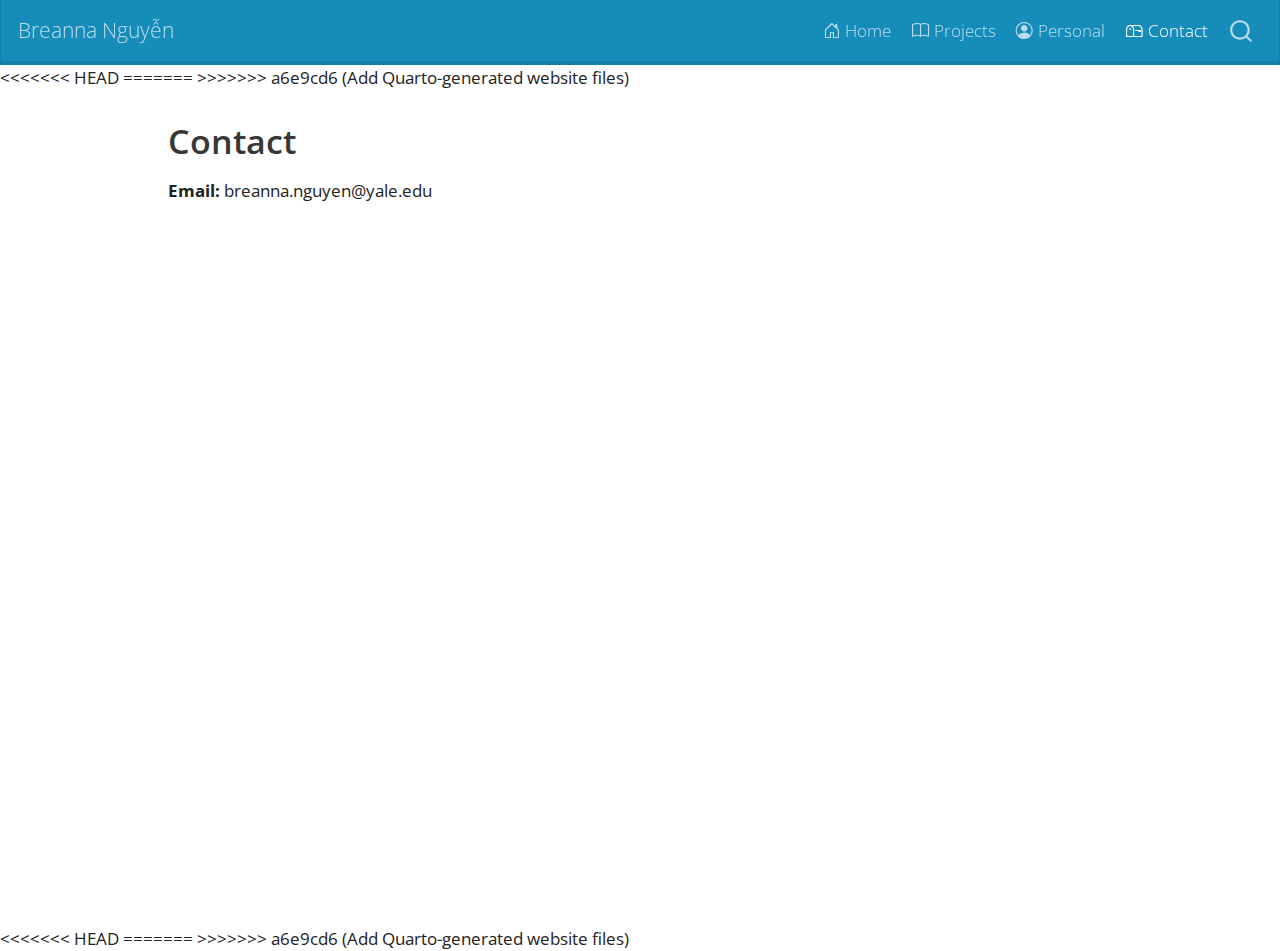
==== docs/contact.html @ d38f8ed7 "Update website" ====
<!DOCTYPE html>
<html xmlns="http://www.w3.org/1999/xhtml" lang="en" xml:lang="en"><head>

<meta charset="utf-8">
<meta name="generator" content="quarto-1.3.361">

<meta name="viewport" content="width=device-width, initial-scale=1.0, user-scalable=yes">


<title>Breanna Nguyễn - Contact</title>
<style>
code{white-space: pre-wrap;}
span.smallcaps{font-variant: small-caps;}
div.columns{display: flex; gap: min(4vw, 1.5em);}
div.column{flex: auto; overflow-x: auto;}
div.hanging-indent{margin-left: 1.5em; text-indent: -1.5em;}
ul.task-list{list-style: none;}
ul.task-list li input[type="checkbox"] {
  width: 0.8em;
  margin: 0 0.8em 0.2em -1em; /* quarto-specific, see https://github.com/quarto-dev/quarto-cli/issues/4556 */ 
  vertical-align: middle;
}
</style>


<script src="site_libs/quarto-nav/quarto-nav.js"></script>
<script src="site_libs/quarto-nav/headroom.min.js"></script>
<script src="site_libs/clipboard/clipboard.min.js"></script>
<script src="site_libs/quarto-search/autocomplete.umd.js"></script>
<script src="site_libs/quarto-search/fuse.min.js"></script>
<script src="site_libs/quarto-search/quarto-search.js"></script>
<meta name="quarto:offset" content="./">
<script src="site_libs/quarto-html/quarto.js"></script>
<script src="site_libs/quarto-html/popper.min.js"></script>
<script src="site_libs/quarto-html/tippy.umd.min.js"></script>
<script src="site_libs/quarto-html/anchor.min.js"></script>
<link href="site_libs/quarto-html/tippy.css" rel="stylesheet">
<link href="site_libs/quarto-html/quarto-syntax-highlighting.css" rel="stylesheet" id="quarto-text-highlighting-styles">
<script src="site_libs/bootstrap/bootstrap.min.js"></script>
<link href="site_libs/bootstrap/bootstrap-icons.css" rel="stylesheet">
<link href="site_libs/bootstrap/bootstrap.min.css" rel="stylesheet" id="quarto-bootstrap" data-mode="light">
<script id="quarto-search-options" type="application/json">{
  "location": "navbar",
  "copy-button": false,
  "collapse-after": 3,
  "panel-placement": "end",
  "type": "overlay",
  "limit": 20,
  "language": {
    "search-no-results-text": "No results",
    "search-matching-documents-text": "matching documents",
    "search-copy-link-title": "Copy link to search",
    "search-hide-matches-text": "Hide additional matches",
    "search-more-match-text": "more match in this document",
    "search-more-matches-text": "more matches in this document",
    "search-clear-button-title": "Clear",
    "search-detached-cancel-button-title": "Cancel",
    "search-submit-button-title": "Submit",
    "search-label": "Search"
  }
}</script>
<<<<<<< HEAD
<style>html{ scroll-behavior: smooth; }</style>
=======
>>>>>>> a6e9cd6 (Add Quarto-generated website files)


</head>

<body class="nav-fixed">

<div id="quarto-search-results"></div>
  <header id="quarto-header" class="headroom fixed-top">
    <nav class="navbar navbar-expand-lg navbar-dark ">
      <div class="navbar-container container-fluid">
      <div class="navbar-brand-container">
    <a class="navbar-brand" href="./index.html">
    <span class="navbar-title">Breanna Nguyễn</span>
    </a>
  </div>
            <div id="quarto-search" class="" title="Search"></div>
          <button class="navbar-toggler" type="button" data-bs-toggle="collapse" data-bs-target="#navbarCollapse" aria-controls="navbarCollapse" aria-expanded="false" aria-label="Toggle navigation" onclick="if (window.quartoToggleHeadroom) { window.quartoToggleHeadroom(); }">
  <span class="navbar-toggler-icon"></span>
</button>
          <div class="collapse navbar-collapse" id="navbarCollapse">
            <ul class="navbar-nav navbar-nav-scroll ms-auto">
  <li class="nav-item">
    <a class="nav-link" href="./index.html" rel="" target=""><i class="bi bi-house-door" role="img">
</i> 
 <span class="menu-text">Home</span></a>
  </li>  
  <li class="nav-item">
    <a class="nav-link" href="./projects.html" rel="" target=""><i class="bi bi-book" role="img">
</i> 
 <span class="menu-text">Projects</span></a>
  </li>  
  <li class="nav-item">
    <a class="nav-link" href="./personal.html" rel="" target=""><i class="bi bi-person-circle" role="img">
</i> 
 <span class="menu-text">Personal</span></a>
  </li>  
  <li class="nav-item">
    <a class="nav-link active" href="./contact.html" rel="" target="" aria-current="page"><i class="bi bi-mailbox" role="img">
</i> 
 <span class="menu-text">Contact</span></a>
  </li>  
</ul>
            <div class="quarto-navbar-tools">
</div>
          </div> <!-- /navcollapse -->
      </div> <!-- /container-fluid -->
    </nav>
</header>
<!-- content -->
<div id="quarto-content" class="quarto-container page-columns page-rows-contents page-layout-article page-navbar">
<!-- sidebar -->
<!-- margin-sidebar -->
    <div id="quarto-margin-sidebar" class="sidebar margin-sidebar">
        
    </div>
<!-- main -->
<main class="content" id="quarto-document-content">

<header id="title-block-header" class="quarto-title-block default">
<div class="quarto-title">
<h1 class="title">Contact</h1>
</div>



<div class="quarto-title-meta">

    
  
    
  </div>
  

</header>

<p><strong>Email:</strong> breanna.nguyen@yale.edu</p>



</main> <!-- /main -->
<script id="quarto-html-after-body" type="application/javascript">
window.document.addEventListener("DOMContentLoaded", function (event) {
  const toggleBodyColorMode = (bsSheetEl) => {
    const mode = bsSheetEl.getAttribute("data-mode");
    const bodyEl = window.document.querySelector("body");
    if (mode === "dark") {
      bodyEl.classList.add("quarto-dark");
      bodyEl.classList.remove("quarto-light");
    } else {
      bodyEl.classList.add("quarto-light");
      bodyEl.classList.remove("quarto-dark");
    }
  }
  const toggleBodyColorPrimary = () => {
    const bsSheetEl = window.document.querySelector("link#quarto-bootstrap");
    if (bsSheetEl) {
      toggleBodyColorMode(bsSheetEl);
    }
  }
  toggleBodyColorPrimary();  
  const icon = "";
  const anchorJS = new window.AnchorJS();
  anchorJS.options = {
    placement: 'right',
    icon: icon
  };
  anchorJS.add('.anchored');
  const isCodeAnnotation = (el) => {
    for (const clz of el.classList) {
      if (clz.startsWith('code-annotation-')) {                     
        return true;
      }
    }
    return false;
  }
  const clipboard = new window.ClipboardJS('.code-copy-button', {
    text: function(trigger) {
      const codeEl = trigger.previousElementSibling.cloneNode(true);
      for (const childEl of codeEl.children) {
        if (isCodeAnnotation(childEl)) {
          childEl.remove();
        }
      }
      return codeEl.innerText;
    }
  });
  clipboard.on('success', function(e) {
    // button target
    const button = e.trigger;
    // don't keep focus
    button.blur();
    // flash "checked"
    button.classList.add('code-copy-button-checked');
    var currentTitle = button.getAttribute("title");
    button.setAttribute("title", "Copied!");
    let tooltip;
    if (window.bootstrap) {
      button.setAttribute("data-bs-toggle", "tooltip");
      button.setAttribute("data-bs-placement", "left");
      button.setAttribute("data-bs-title", "Copied!");
      tooltip = new bootstrap.Tooltip(button, 
        { trigger: "manual", 
          customClass: "code-copy-button-tooltip",
          offset: [0, -8]});
      tooltip.show();    
    }
    setTimeout(function() {
      if (tooltip) {
        tooltip.hide();
        button.removeAttribute("data-bs-title");
        button.removeAttribute("data-bs-toggle");
        button.removeAttribute("data-bs-placement");
      }
      button.setAttribute("title", currentTitle);
      button.classList.remove('code-copy-button-checked');
    }, 1000);
    // clear code selection
    e.clearSelection();
  });
  function tippyHover(el, contentFn) {
    const config = {
      allowHTML: true,
      content: contentFn,
      maxWidth: 500,
      delay: 100,
      arrow: false,
      appendTo: function(el) {
          return el.parentElement;
      },
      interactive: true,
      interactiveBorder: 10,
      theme: 'quarto',
      placement: 'bottom-start'
    };
    window.tippy(el, config); 
  }
  const noterefs = window.document.querySelectorAll('a[role="doc-noteref"]');
  for (var i=0; i<noterefs.length; i++) {
    const ref = noterefs[i];
    tippyHover(ref, function() {
      // use id or data attribute instead here
      let href = ref.getAttribute('data-footnote-href') || ref.getAttribute('href');
      try { href = new URL(href).hash; } catch {}
      const id = href.replace(/^#\/?/, "");
      const note = window.document.getElementById(id);
      return note.innerHTML;
    });
  }
      let selectedAnnoteEl;
      const selectorForAnnotation = ( cell, annotation) => {
        let cellAttr = 'data-code-cell="' + cell + '"';
        let lineAttr = 'data-code-annotation="' +  annotation + '"';
        const selector = 'span[' + cellAttr + '][' + lineAttr + ']';
        return selector;
      }
      const selectCodeLines = (annoteEl) => {
        const doc = window.document;
        const targetCell = annoteEl.getAttribute("data-target-cell");
        const targetAnnotation = annoteEl.getAttribute("data-target-annotation");
        const annoteSpan = window.document.querySelector(selectorForAnnotation(targetCell, targetAnnotation));
        const lines = annoteSpan.getAttribute("data-code-lines").split(",");
        const lineIds = lines.map((line) => {
          return targetCell + "-" + line;
        })
        let top = null;
        let height = null;
        let parent = null;
        if (lineIds.length > 0) {
            //compute the position of the single el (top and bottom and make a div)
            const el = window.document.getElementById(lineIds[0]);
            top = el.offsetTop;
            height = el.offsetHeight;
            parent = el.parentElement.parentElement;
          if (lineIds.length > 1) {
            const lastEl = window.document.getElementById(lineIds[lineIds.length - 1]);
            const bottom = lastEl.offsetTop + lastEl.offsetHeight;
            height = bottom - top;
          }
          if (top !== null && height !== null && parent !== null) {
            // cook up a div (if necessary) and position it 
            let div = window.document.getElementById("code-annotation-line-highlight");
            if (div === null) {
              div = window.document.createElement("div");
              div.setAttribute("id", "code-annotation-line-highlight");
              div.style.position = 'absolute';
              parent.appendChild(div);
            }
            div.style.top = top - 2 + "px";
            div.style.height = height + 4 + "px";
            let gutterDiv = window.document.getElementById("code-annotation-line-highlight-gutter");
            if (gutterDiv === null) {
              gutterDiv = window.document.createElement("div");
              gutterDiv.setAttribute("id", "code-annotation-line-highlight-gutter");
              gutterDiv.style.position = 'absolute';
              const codeCell = window.document.getElementById(targetCell);
              const gutter = codeCell.querySelector('.code-annotation-gutter');
              gutter.appendChild(gutterDiv);
            }
            gutterDiv.style.top = top - 2 + "px";
            gutterDiv.style.height = height + 4 + "px";
          }
          selectedAnnoteEl = annoteEl;
        }
      };
      const unselectCodeLines = () => {
        const elementsIds = ["code-annotation-line-highlight", "code-annotation-line-highlight-gutter"];
        elementsIds.forEach((elId) => {
          const div = window.document.getElementById(elId);
          if (div) {
            div.remove();
          }
        });
        selectedAnnoteEl = undefined;
      };
      // Attach click handler to the DT
      const annoteDls = window.document.querySelectorAll('dt[data-target-cell]');
      for (const annoteDlNode of annoteDls) {
        annoteDlNode.addEventListener('click', (event) => {
          const clickedEl = event.target;
          if (clickedEl !== selectedAnnoteEl) {
            unselectCodeLines();
            const activeEl = window.document.querySelector('dt[data-target-cell].code-annotation-active');
            if (activeEl) {
              activeEl.classList.remove('code-annotation-active');
            }
            selectCodeLines(clickedEl);
            clickedEl.classList.add('code-annotation-active');
          } else {
            // Unselect the line
            unselectCodeLines();
            clickedEl.classList.remove('code-annotation-active');
          }
        });
      }
  const findCites = (el) => {
    const parentEl = el.parentElement;
    if (parentEl) {
      const cites = parentEl.dataset.cites;
      if (cites) {
        return {
          el,
          cites: cites.split(' ')
        };
      } else {
        return findCites(el.parentElement)
      }
    } else {
      return undefined;
    }
  };
  var bibliorefs = window.document.querySelectorAll('a[role="doc-biblioref"]');
  for (var i=0; i<bibliorefs.length; i++) {
    const ref = bibliorefs[i];
    const citeInfo = findCites(ref);
    if (citeInfo) {
      tippyHover(citeInfo.el, function() {
        var popup = window.document.createElement('div');
        citeInfo.cites.forEach(function(cite) {
          var citeDiv = window.document.createElement('div');
          citeDiv.classList.add('hanging-indent');
          citeDiv.classList.add('csl-entry');
          var biblioDiv = window.document.getElementById('ref-' + cite);
          if (biblioDiv) {
            citeDiv.innerHTML = biblioDiv.innerHTML;
          }
          popup.appendChild(citeDiv);
        });
        return popup.innerHTML;
      });
    }
  }
});
</script>
</div> <!-- /content -->



<<<<<<< HEAD
<script src="site_libs/quarto-html/zenscroll-min.js"></script>
=======
>>>>>>> a6e9cd6 (Add Quarto-generated website files)
</body></html>
---- docs/site_libs/quarto-html/tippy.css ----
.tippy-box[data-animation=fade][data-state=hidden]{opacity:0}[data-tippy-root]{max-width:calc(100vw - 10px)}.tippy-box{position:relative;background-color:#333;color:#fff;border-radius:4px;font-size:14px;line-height:1.4;white-space:normal;outline:0;transition-property:transform,visibility,opacity}.tippy-box[data-placement^=top]>.tippy-arrow{bottom:0}.tippy-box[data-placement^=top]>.tippy-arrow:before{bottom:-7px;left:0;border-width:8px 8px 0;border-top-color:initial;transform-origin:center top}.tippy-box[data-placement^=bottom]>.tippy-arrow{top:0}.tippy-box[data-placement^=bottom]>.tippy-arrow:before{top:-7px;left:0;border-width:0 8px 8px;border-bottom-color:initial;transform-origin:center bottom}.tippy-box[data-placement^=left]>.tippy-arrow{right:0}.tippy-box[data-placement^=left]>.tippy-arrow:before{border-width:8px 0 8px 8px;border-left-color:initial;right:-7px;transform-origin:center left}.tippy-box[data-placement^=right]>.tippy-arrow{left:0}.tippy-box[data-placement^=right]>.tippy-arrow:before{left:-7px;border-width:8px 8px 8px 0;border-right-color:initial;transform-origin:center right}.tippy-box[data-inertia][data-state=visible]{transition-timing-function:cubic-bezier(.54,1.5,.38,1.11)}.tippy-arrow{width:16px;height:16px;color:#333}.tippy-arrow:before{content:"";position:absolute;border-color:transparent;border-style:solid}.tippy-content{position:relative;padding:5px 9px;z-index:1}
---- docs/site_libs/quarto-html/quarto-syntax-highlighting.css ----
/* quarto syntax highlight colors */
:root {
  --quarto-hl-ot-color: #003B4F;
  --quarto-hl-at-color: #657422;
  --quarto-hl-ss-color: #20794D;
  --quarto-hl-an-color: #5E5E5E;
  --quarto-hl-fu-color: #4758AB;
  --quarto-hl-st-color: #20794D;
  --quarto-hl-cf-color: #003B4F;
  --quarto-hl-op-color: #5E5E5E;
  --quarto-hl-er-color: #AD0000;
  --quarto-hl-bn-color: #AD0000;
  --quarto-hl-al-color: #AD0000;
  --quarto-hl-va-color: #111111;
  --quarto-hl-bu-color: inherit;
  --quarto-hl-ex-color: inherit;
  --quarto-hl-pp-color: #AD0000;
  --quarto-hl-in-color: #5E5E5E;
  --quarto-hl-vs-color: #20794D;
  --quarto-hl-wa-color: #5E5E5E;
  --quarto-hl-do-color: #5E5E5E;
  --quarto-hl-im-color: #00769E;
  --quarto-hl-ch-color: #20794D;
  --quarto-hl-dt-color: #AD0000;
  --quarto-hl-fl-color: #AD0000;
  --quarto-hl-co-color: #5E5E5E;
  --quarto-hl-cv-color: #5E5E5E;
  --quarto-hl-cn-color: #8f5902;
  --quarto-hl-sc-color: #5E5E5E;
  --quarto-hl-dv-color: #AD0000;
  --quarto-hl-kw-color: #003B4F;
}

/* other quarto variables */
:root {
  --quarto-font-monospace: SFMono-Regular, Menlo, Monaco, Consolas, "Liberation Mono", "Courier New", monospace;
}

pre > code.sourceCode > span {
  color: #003B4F;
}

code span {
  color: #003B4F;
}

code.sourceCode > span {
  color: #003B4F;
}

div.sourceCode,
div.sourceCode pre.sourceCode {
  color: #003B4F;
}

code span.ot {
  color: #003B4F;
  font-style: inherit;
}

code span.at {
  color: #657422;
  font-style: inherit;
}

code span.ss {
  color: #20794D;
  font-style: inherit;
}

code span.an {
  color: #5E5E5E;
  font-style: inherit;
}

code span.fu {
  color: #4758AB;
  font-style: inherit;
}

code span.st {
  color: #20794D;
  font-style: inherit;
}

code span.cf {
  color: #003B4F;
  font-style: inherit;
}

code span.op {
  color: #5E5E5E;
  font-style: inherit;
}

code span.er {
  color: #AD0000;
  font-style: inherit;
}

code span.bn {
  color: #AD0000;
  font-style: inherit;
}

code span.al {
  color: #AD0000;
  font-style: inherit;
}

code span.va {
  color: #111111;
  font-style: inherit;
}

code span.bu {
  font-style: inherit;
}

code span.ex {
  font-style: inherit;
}

code span.pp {
  color: #AD0000;
  font-style: inherit;
}

code span.in {
  color: #5E5E5E;
  font-style: inherit;
}

code span.vs {
  color: #20794D;
  font-style: inherit;
}

code span.wa {
  color: #5E5E5E;
  font-style: italic;
}

code span.do {
  color: #5E5E5E;
  font-style: italic;
}

code span.im {
  color: #00769E;
  font-style: inherit;
}

code span.ch {
  color: #20794D;
  font-style: inherit;
}

code span.dt {
  color: #AD0000;
  font-style: inherit;
}

code span.fl {
  color: #AD0000;
  font-style: inherit;
}

code span.co {
  color: #5E5E5E;
  font-style: inherit;
}

code span.cv {
  color: #5E5E5E;
  font-style: italic;
}

code span.cn {
  color: #8f5902;
  font-style: inherit;
}

code span.sc {
  color: #5E5E5E;
  font-style: inherit;
}

code span.dv {
  color: #AD0000;
  font-style: inherit;
}

code span.kw {
  color: #003B4F;
  font-style: inherit;
}

.prevent-inlining {
  content: "</";
}

/*# sourceMappingURL=debc5d5d77c3f9108843748ff7464032.css.map */
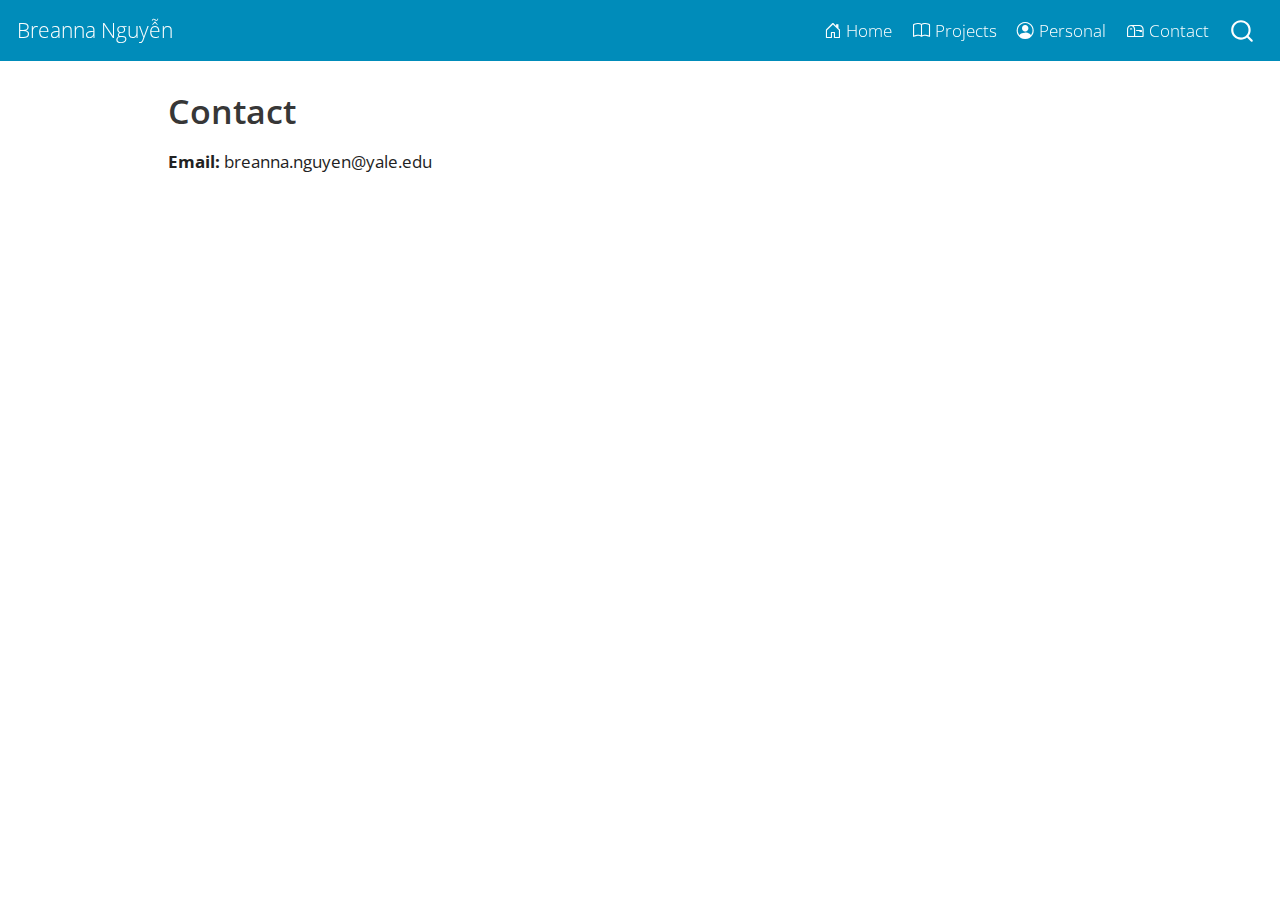
==== commit c9c4169f: "Update website test" ====
--- a/docs/contact.html
+++ b/docs/contact.html
@@ -30,6 +30,7 @@
 <script src="site_libs/quarto-search/fuse.min.js"></script>
 <script src="site_libs/quarto-search/quarto-search.js"></script>
 <meta name="quarto:offset" content="./">
+<link href="./favicon.png" rel="icon" type="image/png">
 <script src="site_libs/quarto-html/quarto.js"></script>
 <script src="site_libs/quarto-html/popper.min.js"></script>
 <script src="site_libs/quarto-html/tippy.umd.min.js"></script>
@@ -59,10 +60,7 @@
     "search-label": "Search"
   }
 }</script>
-<<<<<<< HEAD
 <style>html{ scroll-behavior: smooth; }</style>
-=======
->>>>>>> a6e9cd6 (Add Quarto-generated website files)
 
 
 </head>
@@ -380,8 +378,5 @@
 
 
 
-<<<<<<< HEAD
 <script src="site_libs/quarto-html/zenscroll-min.js"></script>
-=======
->>>>>>> a6e9cd6 (Add Quarto-generated website files)
 </body></html>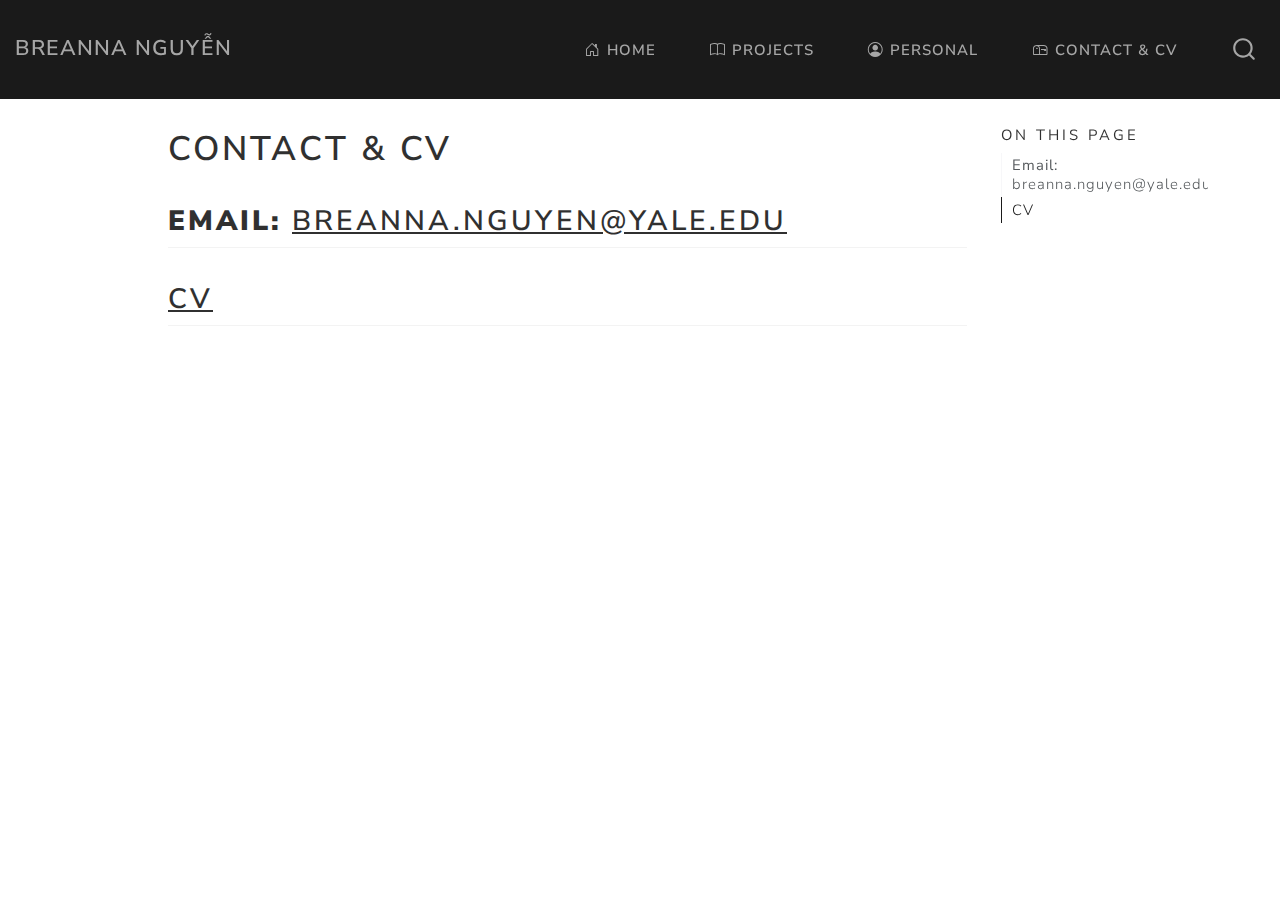
==== commit e941ddf1: "update website" ====
--- a/docs/contact.html
+++ b/docs/contact.html
@@ -7,7 +7,7 @@
 <meta name="viewport" content="width=device-width, initial-scale=1.0, user-scalable=yes">
 
 
-<title>Breanna Nguyễn - Contact</title>
+<title>Breanna Nguyễn - Contact &amp; CV</title>
 <style>
 code{white-space: pre-wrap;}
 span.smallcaps{font-variant: small-caps;}
@@ -100,7 +100,7 @@
   <li class="nav-item">
     <a class="nav-link active" href="./contact.html" rel="" target="" aria-current="page"><i class="bi bi-mailbox" role="img">
 </i> 
- <span class="menu-text">Contact</span></a>
+ <span class="menu-text">Contact &amp; CV</span></a>
   </li>  
 </ul>
             <div class="quarto-navbar-tools">
@@ -114,14 +114,21 @@
 <!-- sidebar -->
 <!-- margin-sidebar -->
     <div id="quarto-margin-sidebar" class="sidebar margin-sidebar">
-        
+        <nav id="TOC" role="doc-toc" class="toc-active">
+    <h2 id="toc-title">On this page</h2>
+   
+  <ul>
+  <li><a href="#email-breanna.nguyenyale.edu" id="toc-email-breanna.nguyenyale.edu" class="nav-link active" data-scroll-target="#email-breanna.nguyenyale.edu"><strong>Email:</strong> breanna.nguyen@yale.edu</a></li>
+  <li><a href="#cv" id="toc-cv" class="nav-link" data-scroll-target="#cv">CV</a></li>
+  </ul>
+</nav>
     </div>
 <!-- main -->
 <main class="content" id="quarto-document-content">
 
 <header id="title-block-header" class="quarto-title-block default">
 <div class="quarto-title">
-<h1 class="title">Contact</h1>
+<h1 class="title">Contact &amp; CV</h1>
 </div>
 
 
@@ -136,9 +143,14 @@
 
 </header>
 
-<p><strong>Email:</strong> breanna.nguyen@yale.edu</p>
-
-
+<section id="email-breanna.nguyenyale.edu" class="level2">
+<h2 class="anchored" data-anchor-id="email-breanna.nguyenyale.edu"><strong>Email:</strong> <a href="mailto:breanna.nguyen@yale.edu">breanna.nguyen@yale.edu</a></h2>
+</section>
+<section id="cv" class="level2">
+<h2 class="anchored" data-anchor-id="cv"><a href="cv.pdf">CV</a></h2>
+
+
+</section>
 
 </main> <!-- /main -->
 <script id="quarto-html-after-body" type="application/javascript">
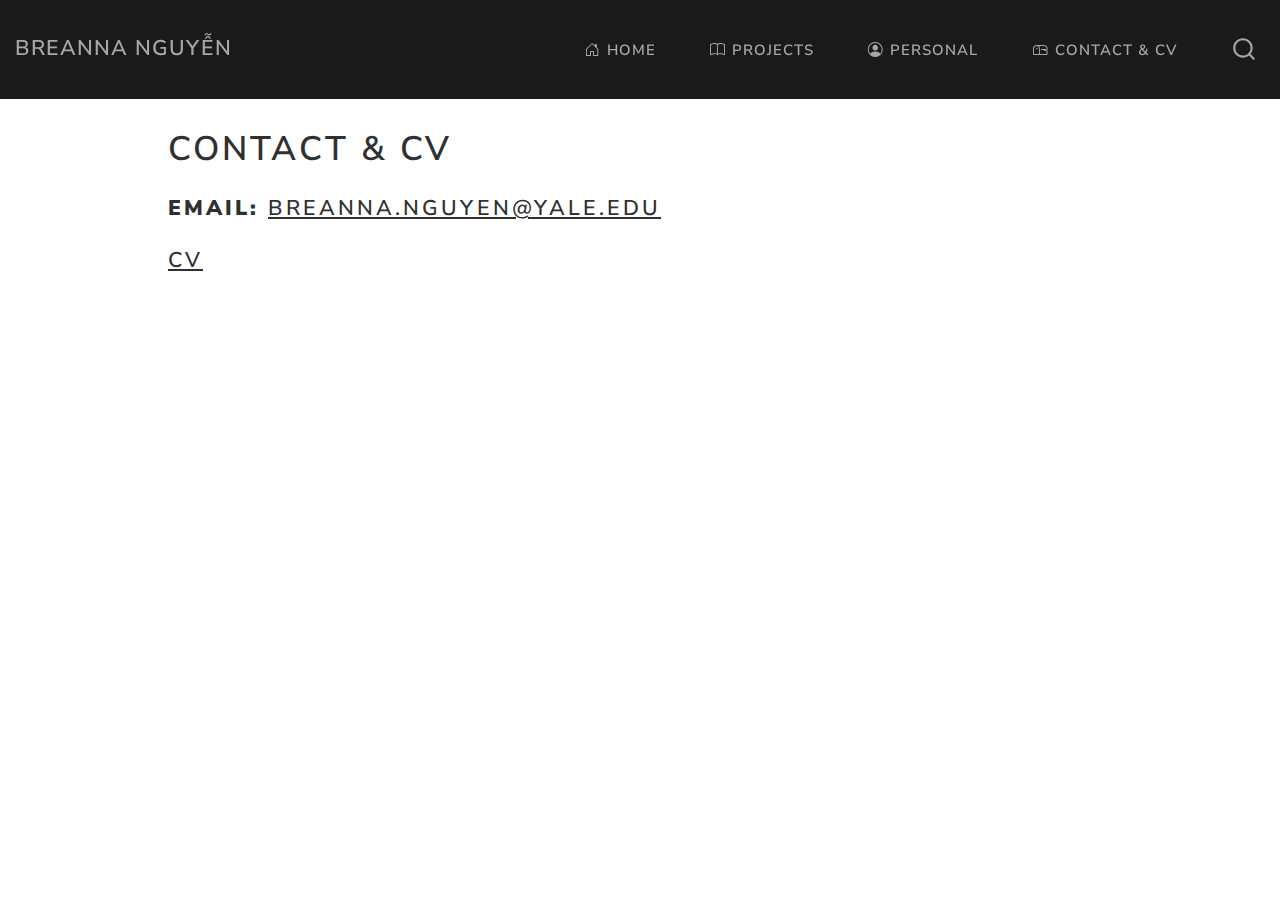
==== commit af4f2ae3: "update website" ====
--- a/docs/contact.html
+++ b/docs/contact.html
@@ -114,14 +114,7 @@
 <!-- sidebar -->
 <!-- margin-sidebar -->
     <div id="quarto-margin-sidebar" class="sidebar margin-sidebar">
-        <nav id="TOC" role="doc-toc" class="toc-active">
-    <h2 id="toc-title">On this page</h2>
-   
-  <ul>
-  <li><a href="#email-breanna.nguyenyale.edu" id="toc-email-breanna.nguyenyale.edu" class="nav-link active" data-scroll-target="#email-breanna.nguyenyale.edu"><strong>Email:</strong> breanna.nguyen@yale.edu</a></li>
-  <li><a href="#cv" id="toc-cv" class="nav-link" data-scroll-target="#cv">CV</a></li>
-  </ul>
-</nav>
+        
     </div>
 <!-- main -->
 <main class="content" id="quarto-document-content">
@@ -143,11 +136,11 @@
 
 </header>
 
-<section id="email-breanna.nguyenyale.edu" class="level2">
-<h2 class="anchored" data-anchor-id="email-breanna.nguyenyale.edu"><strong>Email:</strong> <a href="mailto:breanna.nguyen@yale.edu">breanna.nguyen@yale.edu</a></h2>
+<section id="email-breanna.nguyenyale.edu" class="level4">
+<h4 class="anchored" data-anchor-id="email-breanna.nguyenyale.edu"><strong>Email:</strong> <a href="mailto:breanna.nguyen@yale.edu">breanna.nguyen@yale.edu</a></h4>
 </section>
-<section id="cv" class="level2">
-<h2 class="anchored" data-anchor-id="cv"><a href="cv.pdf">CV</a></h2>
+<section id="cv" class="level4">
+<h4 class="anchored" data-anchor-id="cv"><a href="bnguyen_cv.pdf">CV</a></h4>
 
 
 </section>
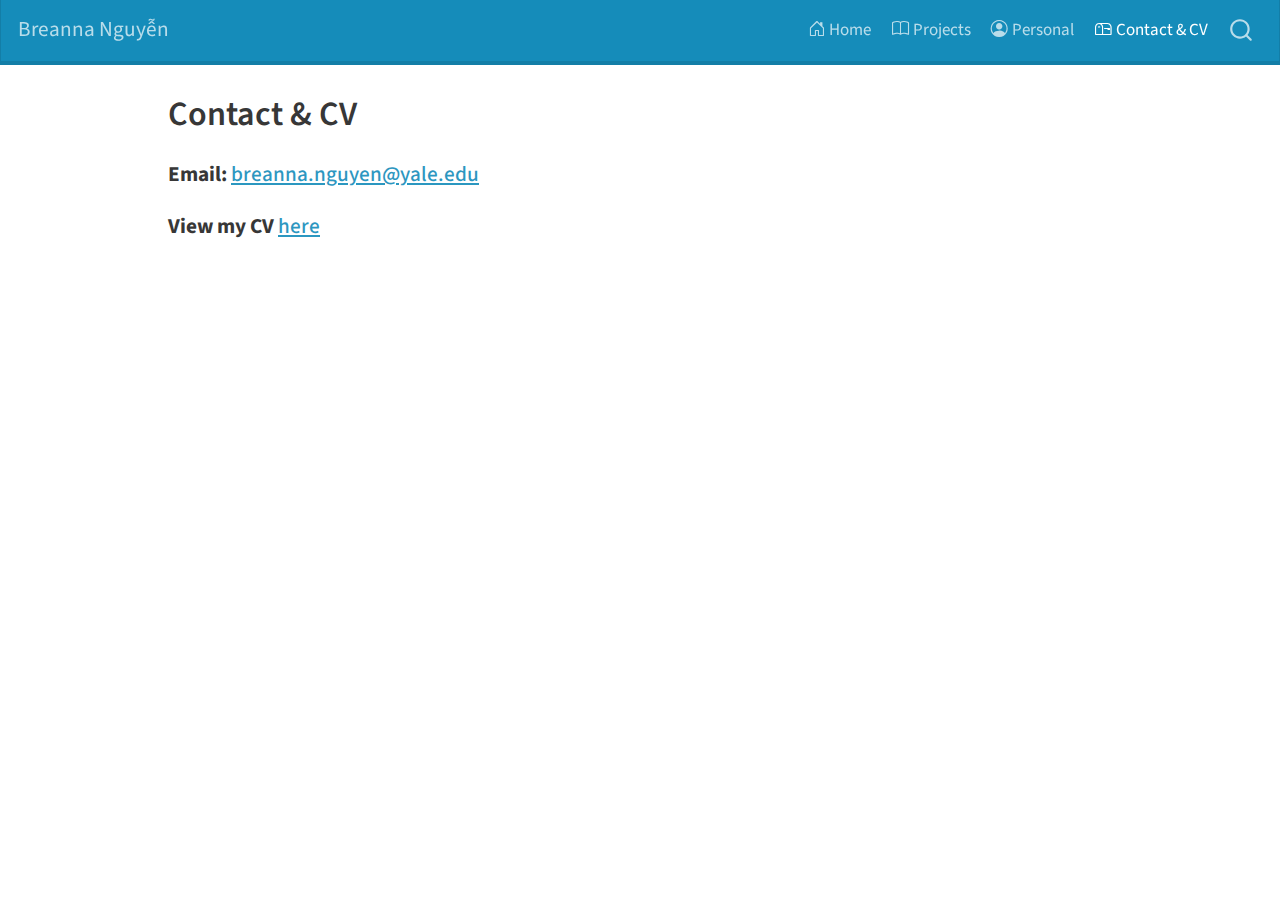
==== commit e67c13a5: "udpate wensite" ====
--- a/docs/contact.html
+++ b/docs/contact.html
@@ -139,8 +139,8 @@
 <section id="email-breanna.nguyenyale.edu" class="level4">
 <h4 class="anchored" data-anchor-id="email-breanna.nguyenyale.edu"><strong>Email:</strong> <a href="mailto:breanna.nguyen@yale.edu">breanna.nguyen@yale.edu</a></h4>
 </section>
-<section id="cv" class="level4">
-<h4 class="anchored" data-anchor-id="cv"><a href="bnguyen_cv.pdf">CV</a></h4>
+<section id="view-my-cv-here" class="level4">
+<h4 class="anchored" data-anchor-id="view-my-cv-here"><strong>View my CV</strong> <a href="media/bnguyen_cv.pdf">here</a></h4>
 
 
 </section>
